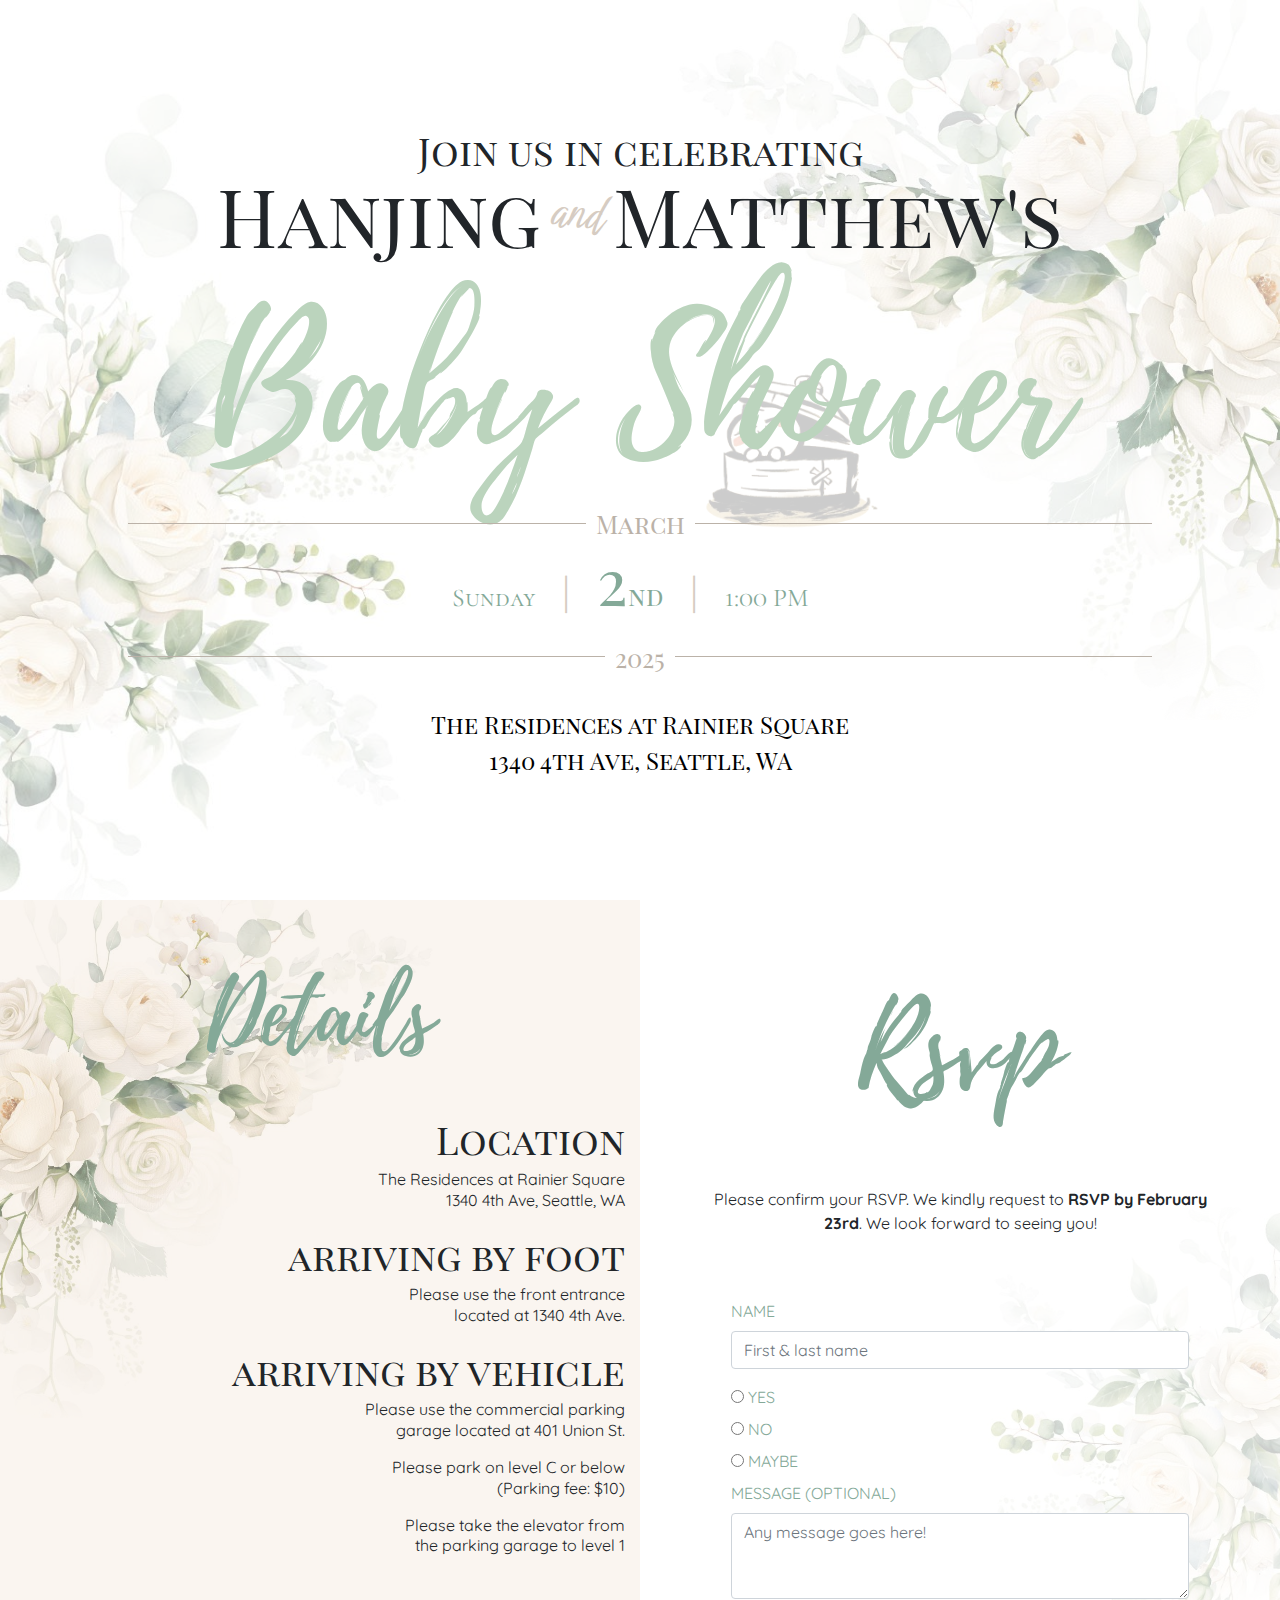
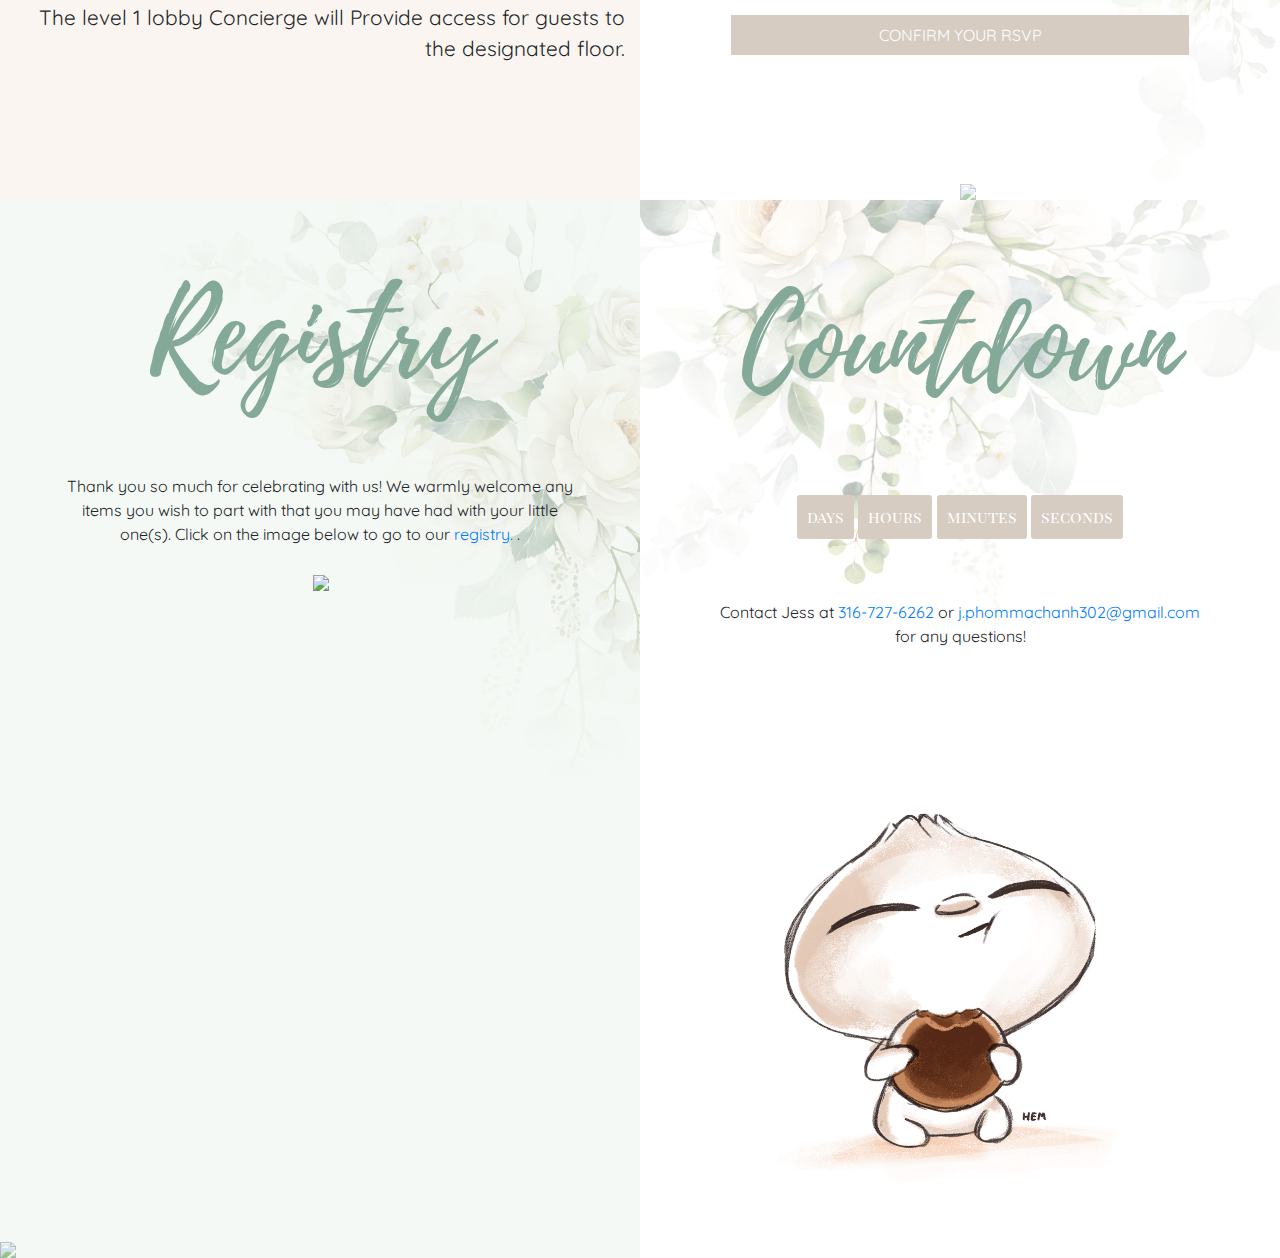
==== index.html @ 5cc562b0 "changing RSVP form easy" ====
<!DOCTYPE html>
<html>
    <head>
        <meta charset="utf-8">
        <meta http-equiv="X-UA-Compatible" content="IE=edge">
        <title>Bao Baby Shower</title>
        <meta name="description" content="Bao Baby Shower">
        <meta name="viewport" content="width=device-width, initial-scale=1">
        <link rel="stylesheet" href="https://cdn.jsdelivr.net/npm/bootstrap@4.3.1/dist/css/bootstrap.min.css" integrity="sha384-ggOyR0iXCbMQv3Xipma34MD+dH/1fQ784/j6cY/iJTQUOhcWr7x9JvoRxT2MZw1T" crossorigin="anonymous">
        <link rel="preconnect" href="https://fonts.googleapis.com">
        <link rel="preconnect" href="https://fonts.gstatic.com" crossorigin>
        <link href="https://fonts.googleapis.com/css2?family=Birthstone+Bounce:wght@400;500&family=Cormorant+SC:wght@300;400;500;600;700&family=Playfair+Display+SC:ital,wght@0,400;0,700;0,900;1,400;1,700;1,900&family=Quicksand:wght@300..700&display=swap" rel="stylesheet">
        
        
        <link rel="stylesheet" href="./style.css">
        <link rel="icon" href="favicon.png" type="image/png">

        <!-- Open Graph Meta Tags -->
        <meta property="og:title" content="You're Invited" />
        <meta property="og:description" content="Join us for our Baby Shower" />
        <meta property="og:image" content="https://baobabyshower.github.io/invitation.png" />
        <meta property="og:url" content="https://baobabyshower.github.io/" />
        <meta property="og:type" content="website" />
        <meta name="twitter:card" content="Baby_shower_invite" />
        <meta name="twitter:title" content="You're Invited" />
        <meta name="twitter:description" content="Join us for our Baby Shower" />
        <meta name="twitter:image" content="https://baobabyshower.github.io/invitation.png" />

    </head>
    <body>
        <div class="home">
            <img class="home_right_flowers" src="./flowers_corner_white.png">
            <img class="home_side_flowers" src="./flowers_side_white.png">
            <img class="home_bao" src="./bao.png">
            <div class="home_join_us playfair">Join us in celebrating</div>
            <div class="home_hanjing playfair">
                <div class="name-wrapper">
                    <span>Hanjing</span>
                    <span class="home_and birthstone">and</span>
                    <span>Matthew's</span>
                </div>
            </div>
            <div class="home_baby_shower playlist">Baby Shower</div>
                <div class="date-container">
                    <div class="top-line">
                    <span class="line"></span>
                    <span class="playfair center-text">March</span>
                    <span class="line"></span>
                    </div>
                    <div class="cormorant_font main-text">
                        <span class="home_day">Sunday</span> 
                        <span class="first_pipe">|</span>
                        <span class="playfair two">2</span> 
                        <span class="playfair nd">nd</span> 
                        <span class="second_pipe">|</span>
                        <span class="home_time">1:00 PM</span>
                    </div>
                    <div class="bottom-line">
                    <span class="line"></span>
                    <span class="playfair center-text">2025</span>
                    <span class="line"></span>
                    </div>
            </div>
            <div class="playfair home_address">
                <a href="https://maps.app.goo.gl/PLchoT38rfnbGpBA6" target="_blank" style="color: black;">
                    <div>The Residences at Rainier Square</div>
                    <div>1340 4th Ave, Seattle, WA</div>
                </a>
            </div>
        </div>
        <div class="container-fluid no-gutters">
            <div class="row">
                <div class="col-12 col-md-6 details">
                    <img class="details_flowers" src="./flowers_corner_white.png">
                    <div class="details_title playlist">Details</div>
                    <div class="details_info quicksand">
                        <div class="details_location playfair">Location</div>
                        <p>The Residences at Rainier Square <br/> 1340 4th Ave, Seattle, WA</p>
                        
                        <div class="details_location playfair">arriving by foot</div>
                        <p>Please use the front entrance <br/> located at 1340 4th Ave.</p>

                        <div class="details_location playfair">arriving by vehicle</div>
                        <p >Please use the commercial parking <br/>
                            garage located at 401 Union St.
                        </p>
                        <p>Please park on level C or below <br/>
                            (Parking fee: $10)</p>
                        <p>Please take the elevator from <br/>
                            the parking garage to level 1</p>

                        <div class="details_all">The level 1 lobby Concierge will Provide access for guests to the designated floor.</div>
                    </div>
                </div>

                <div class="col-12 col-md-6 rsvp">
                    <img class="rsvp_flowers" src="./flowers_side_white.png">
                    <img class="rsvp_bao" src="./rsvp_bao.png">
                    <img class="rsvp_bao_bt" src="./watercolor_bao1.png">
                    <div class="rsvp_title playlist">Rsvp</div>
                    <div class="text-center mt-4 mb-4 quicksand ml-5 mr-5">Please confirm your RSVP. We kindly request to <strong>RSVP by February 23rd</strong>.  We look forward to seeing you! </div>
                    <div class="form quicksand" style="align-self:center;">
                        <form method="POST" action="https://script.google.com/macros/s/AKfycbx8DDRi9xAUmN-4WrfScmQmPMGjFBa9tezTUPl-4opCz0m7pZDsulaA1OeCtcgDKHQltw/exec">
                            <div class="form-group">
                                <label for="Name">Name</label>
                                <input name="Name" type="text" class="form-control" placeholder="First &amp; last name" required>
                            </div>

                                <div>
                                <input type="radio" id="YES" name="Confirm" value="YES">
                                <label for="YES">YES</label><br>
                                <input type="radio" id="NO" name="Confirm" value="NO">
                                <label for="NO">NO</label><br>
                                <input type="radio" id="MAYBE" name="Confirm" value="MAYBE">
                                <label for="MAYBE">MAYBE</label>
                                </div>
                         
        
                            <!-- <div class="form-group">
                                <label for="Email">Email</label>
                                <input name="Email" type="email" class="form-control" placeholder="Email" required>
                            </div>
        
                            <div class="form-group">
                                <label for="Phone">Phone Number <span id="phone_format"></span></label>
                                <input name="Phone" class="form-control" type="tel" id="phone" name="phone" pattern="[0-9]{3}[0-9]{3}[0-9]{4}">
                            </div>
        
                            <div class="form-group">
                                <label for="Guests">Total in Party</label>
                                <select name="Guests" class="form-control" id="guests" class="form-control">
                                    <option value="1">1</option>
                                    <option value="2">2</option>
                                    <option value="3">3</option>
                                    <option value="4">4</option>
                                    <option value="5">5</option>
                                    <option value="6">6</option>
                                </select>
                            </div> -->
                            <div class="form-group">
                                <label for="Message">Message (optional)</label>
                                <textarea name="Message" class="form-control" rows="3" placeholder="Any message goes here!"></textarea>
                            </div>
                            <button type="submit" class="button w-100 p-2">CONFIRM YOUR RSVP</button>
                        </form>
                    </div>
                </div>
            </div>
            <div class="row">
                <div class="col-12 col-md-6 registry">
                    <img class="registry_baos" src="./bao1.png">
                    <img class="registry_flowers" src="./flowers_corner_white.png">
                    <div class="registry_title playlist">Registry</div>
                    <div class="registry_description text-center mt-4 mb-4 quicksand ml-5 mr-5 quicksand">Thank you so much for celebrating with us! We warmly welcome any items you wish to part with that you may have had with your little one(s). Click on the image below to go to our <a href="https://my.babylist.com/hanjing-zhang" target="_blank">
                        registry.
                    </a> .</div>
                    <a href="https://my.babylist.com/hanjing-zhang" target="_blank">
                        <img class="babylist_img" src="babylist_img.png">
                    </a>
                </div>
                <div class="col-12 col-md-6 countdown">
                    <img class="countdown_flowers" src="./flowers_side_white.png">
                    <div class="countdown_title playlist">Countdown</div>
                    <!-- COUNTDOWN -->
                    <div id="countdown">
                        <div class="d-flex justify-content-center align-items-center clock_all">
                            <div id="clockdiv">
                                <div>
                                    <span class="days" id="day"></span>
                                    <div class="smalltext">days</div>
                                </div>
                                <div>
                    
                                    <span class="hours" id="hour"></span>
                                    <div class="smalltext">hours</div>
                                </div>
                                <div>
                                    <span class="minutes" id="minute"></span>
                                    <div class="smalltext">minutes</div>
                                </div>
                                <div>
                                    <span class="seconds" id="second"></span>
                                    <div class="smalltext">seconds</div>
                                </div>
                            </div>
                        </div>
                        <div class="countdown_description">Contact Jess at <a href="tel:+13167276262">316-727-6262</a> or <a href="mailto:j.phommachanh302@gmail.com">j.phommachanh302@gmail.com</a> for any questions!</div>
                        <img src="./bao_gif.gif" loading="lazy" alt="GIF" style="max-width: 100%; height: auto;">
                    </div>
                </div>
            </div>
        </div>

        <!-- MODAL ON SUCCESS -->
        <div id="responseModal" class="modal" tabindex="-1" role="dialog">
            <div class="modal-dialog" role="document">
                <div class="modal-content">
                    <div class="modal-header">
                    <h5 class="modal-title playfair" id="modalTitle">Thank you for attending</h5>
                    <button type="button" class="close" data-dismiss="modal" aria-label="Close">
                        <span aria-hidden="true">&times;</span>
                    </button>
                    </div>
                    <div class="modal-body quicksand">
                    <p id="modalMessage">Your RSVP has been successfully submitted and we look forward to seeing you on March 2nd 2025!</p>
                    </div>
                    <div class="modal-footer">
                    <button type="button" class="button w-100 p-2" data-dismiss="modal">OK</button>
                    </div>
                </div>
            </div>
        </div>

        <!-- Optional JavaScript -->
        <!-- jQuery first, then Popper.js, then Bootstrap JS -->
        <script src="https://code.jquery.com/jquery-3.3.1.slim.min.js" integrity="sha384-q8i/X+965DzO0rT7abK41JStQIAqVgRVzpbzo5smXKp4YfRvH+8abtTE1Pi6jizo" crossorigin="anonymous"></script>
        <script src="https://cdn.jsdelivr.net/npm/popper.js@1.14.7/dist/umd/popper.min.js" integrity="sha384-UO2eT0CpHqdSJQ6hJty5KVphtPhzWj9WO1clHTMGa3JDZwrnQq4sF86dIHNDz0W1" crossorigin="anonymous"></script>
        <script src="https://cdn.jsdelivr.net/npm/bootstrap@4.3.1/dist/js/bootstrap.min.js" integrity="sha384-JjSmVgyd0p3pXB1rRibZUAYoIIy6OrQ6VrjIEaFf/nJGzIxFDsf4x0xIM+B07jRM" crossorigin="anonymous"></script>
        
        <!-- MODAL SCRIPT ON SUCCESS -->
        <script>
            document.querySelector('form').addEventListener('submit', async function (event) {
                event.preventDefault(); // Prevent default form submission
            
                const submitButton = event.target.querySelector('button[type="submit"]'); 
                const modalTitle = document.getElementById('modalTitle');
                const modalMessage = document.getElementById('modalMessage');
            
                // Disable the submit button and show a loading message
                    submitButton.disabled = true;
                    modalTitle.textContent = "Submitting...";
                    modalMessage.textContent = "Please wait while we process your RSVP.";
                    $('#responseModal').modal('show');
            
                    try {
                    // Example: Replace with your actual Google Sheets submission URL
                    const formData = new FormData(event.target); 
                    const response = await fetch('https://script.google.com/macros/s/AKfycbx8DDRi9xAUmN-4WrfScmQmPMGjFBa9tezTUPl-4opCz0m7pZDsulaA1OeCtcgDKHQltw/exec', {
                        method: 'POST',
                        body: formData,
                    });
            
                    if (response.ok) { // Check if the response status is 200-299
                        modalTitle.textContent = "Success";
                        modalMessage.textContent = "Your RSVP has been successfully submitted!";
                    } else {
                        modalTitle.textContent = "Error";
                        modalMessage.textContent = "There was an error submitting your RSVP. Please try again.";
                    }
                } catch (error) {
                    modalTitle.textContent = "Error";
                    modalMessage.textContent = "Network error occurred. Please check your connection.";
                } finally {
                    // Re-enable the submit button after the response
                    submitButton.disabled = false;
                }
            
                // Display the modal
                $('#responseModal').modal('show');
            });
        </script>

          <!-- LOGIC FOR COUNTDOWN TIMER -->
          <script>
            // Getting formated date from date string
                let deadline = new Date("mar 02, 2025 13:00:00").getTime();

                // Calling defined function at certain interval
                let x = setInterval(function () {
                // Getting current date and time in required format
                let now = new Date().getTime();

                // Calculating difference
                let t = deadline - now;

                // Getting values of days,hours,minutes, seconds
                let days = Math.floor(t / (1000 * 60 * 60 * 24));
                let hours = Math.floor((t % (1000 * 60 * 60 * 24)) / (1000 * 60 * 60));
                let minutes = Math.floor((t % (1000 * 60 * 60)) / (1000 * 60));
                let seconds = Math.floor((t % (1000 * 60)) / 1000);

                // Show the output time
                document.getElementById("day").innerHTML = days;
                document.getElementById("hour").innerHTML = hours;
                document.getElementById("minute").innerHTML = minutes;
                document.getElementById("second").innerHTML = seconds;

                // Show overtime output
                if (t < 0) {
                    clearInterval(x);
                    document.getElementById("demo").innerHTML = "TIME UP";
                    document.getElementById("day").innerHTML = "0";
                    document.getElementById("hour").innerHTML = "0";
                    document.getElementById("minute").innerHTML = "0";
                    document.getElementById("second").innerHTML = "0";
                }
                }, 1000);
        </script>
    </body>
</html>
---- style.css ----
/***** FONT ******/
@font-face {
    font-family: 'PlaylistScript';
    src: url('./PlaylistScript.otf');
    font-weight: normal;
    font-style: normal;
  }

.playlist {
    font-family: 'PlaylistScript';
}

.playfair {
    font-family: "Playfair Display SC", serif;
    font-weight: 400;
    font-style: normal;
  }

  .quicksand {
    font-family: "Quicksand", serif;
    font-optical-sizing: auto;
    font-weight: 400;
    font-style: normal;
  }
  
  .birthstone {
    font-family: "Birthstone Bounce", serif;
    font-weight: 500;
    font-style: normal;
  }

  .cormorant_font {
    font-family: "Cormorant SC", serif;
    font-weight: 400;
    font-style: normal;
  }
/***** HOME *****/
.home {
    width: 100%;
    min-height: 100vh;
    overflow: hidden;
    justify-content: center; /* Horizontal centering */
    align-items: center; /* Vertical centering */
    text-align: center;
    display: flex;
    flex-direction: column;
}

.home_right_flowers {
    position: absolute;
    top: 0;
    right: 0;
    z-index: -1;
    width: 50%;
    opacity: 0.4;
}

.home_side_flowers {
    position: absolute;
    left: 0;
    bottom: 0;
    z-index: -1;
    width: 35%;
    opacity: 0.4;
}

.home_bao {
    position: absolute;
    z-index: -1;
    opacity: 0.2;
    right: 31%;
    width: 15%;
}

.home_baby_shower {
    color: #bbd4bd;
    text-align: center;
    font-size: clamp(3.5rem, 22vw, 11rem);
    line-height: 0.9;
    margin-top: 5%;
}

.home_join_us {
    font-size: clamp(1.5rem, 3vw, 4rem);
}

.home_hanjing { 
    font-size: clamp(1.5rem, 10vw, 5rem);
    line-height: 0.9;
}

.name-wrapper {
    display: flex;
    justify-content: center; /* Center all content */
    align-items: center;     /* Align items vertically */
    flex-wrap: wrap;         /* Wrap items on small screens */
}

.home_and {
    position: static;        /* Remove absolute positioning */
    color: #d6ccc2;
    font-size: clamp(1.5rem, 5vw, 3rem);
    margin: 0 0.5rem;        /* Adjust spacing if needed */
}

.date-container {
    text-align: center;
    margin: 20px;
    width: 80%;
  }
  
  .top-line,
  .bottom-line {
    display: flex;
    align-items: center;
    justify-content: center;
    margin: 10px 0;
    color: #bbb2a8;
  }
  
.line {
    flex: 1;
    height: 1px;
    background-color: #bbb2a8
  }
  
  .center-text {
    margin: 0 10px; /* Space around the centered text */
    font-size: clamp(1.2rem, 2vw, 3rem);
  }
  
  .main-text {
    font-size: clamp(1.5rem, 2vw, 5rem);
    margin: 10px 0;
    margin-top: -2%;
    margin-left: -2%;
    color: #84a998;
  }

  .two {
    font-size: 4rem;
  }
  
  .first_pipe, .second_pipe {
    font-size: 3rem;
    padding: 0 2%;
    color: #d6ccc2;
  }

  .nd {
    margin-left: -6px;
  }

  .home_address {
    font-size: clamp(1.2rem, 2vw, 1.5rem)
  }


  /***** DETAILS *****/
  .details {
    width: 100%;
    min-height: 100vh;
    overflow: hidden;
    justify-content: center; /* Horizontal centering */
    align-items: center; /* Vertical centering */
    text-align: center;
    /* display: flex; */
    /* flex-direction: column; */
    background-color: rgba(246, 236, 225, 0.5);
  }

  .details_flowers {
    top: 0;
    left: 0;
    transform: scaleX(-1);
    width: 72%;
    position: absolute;
    z-index: -1;
  }

  .details_title {
    color:#84a998;
    margin: 50px 0 27px 0;
    font-size: clamp(4rem, 7vw, 6rem);
  }

  .details_location {
    font-size: clamp(1.5rem, 3vw, 3rem);
  }

  .details_info {
    text-align: right;
  }

  .details_info p {
    letter-spacing: 90;
    line-height: 1.3;
  }

  .details_all {
    font-size: clamp(1.2rem, 2vw, 1.3rem);
    padding: 30px 0 27px 0;
  }

/***** RSVP *****/
.rsvp {
    width: 100%;
    min-height: 100vh;
    overflow: hidden;
    justify-content: center; /* Horizontal centering */
    align-items: center; /* Vertical centering */
    text-align: center;
    display: flex;
    flex-direction: column;
}


.rsvp_title {
    color:#84a998;
    margin: 50px 0 27px 0;
    font-size: clamp(5rem, 9vw, 8rem);
  }

  .rsvp_flowers {
    position: absolute;
    transform: scale(-1);
    z-index: -2;
    width: 50%;
    right: 0;
    opacity: 0.2;
    bottom: 0;
  }

  .rsvp_bao {
    position: absolute;
    width: 49%;
    z-index: -1;
    top: 4%;
    left: -14%;
    opacity: 0.5;
}

    .rsvp_bao_bt {
        position: absolute;
        z-index: -1;
        bottom: 0;
        right: 0;
        width: 50%;
        opacity: 0.5;
    }

   /***** RSVP FORM PORTRAIT ****/
   #RSVP_form {
    /* height: 130vh;  */
    width: 100%; 
    text-align: left;
    display: flex; 
    flex-direction: column; 
    align-items: left;
    padding-bottom: 20px; 
    box-sizing: border-box; 
    position: relative; 
    opacity: 0;
    transform: translateY(20px);
    transition: opacity 2s ease-out, transform 2s ease-out; /* Ensures smooth fade */
}

.form {
  text-transform: uppercase;
    width: 75%;
    text-align: left;
    color: #84a998;
    margin: 40px;
}

.button {
    background-color: #d6ccc2;
    color: white;
    border: none;
    margin-bottom: 20%;
}

.button:hover {
    background-color: #F5EBE0;
}


/****** SUCCESS SCREEN MODAL ON FORM SUBMIT *****/
#modalTitle {
    font-size: 2rem; 
    text-transform: uppercase;
}
#modalMessage {
    text-align: center;
}

/***** REGISTRY *****/
.registry {
    width: 100%;
    min-height: 100vh;
    overflow: hidden;
    /* justify-content: center; Horizontal centering */
    align-items: center; /* Vertical centering */
    text-align: center;
    display: flex;
    flex-direction: column;
    background-color: rgba(229, 240, 229, 0.4);
}

.registry_title {
    color:#84a998;
    margin: 50px 0 27px 0;
    font-size: clamp(5rem, 9vw, 8rem);
}

.registry_baos {
    position: absolute;
    bottom: 0;
    left: 0;
    z-index: -1;
    width: 80%;
}

.registry_flowers {
    position: absolute;
    width: 80%;
    top: 0;
    z-index: -1;
    right: 0;
    opacity: 0.4;
}
.babylist_img {
    width: 200px;
    margin: 5%;
  }
  

/***** COUNTDOWN *****/
.countdown {
    width: 100%;
    min-height: 100vh;
    overflow: hidden;
    justify-content: center; /* Horizontal centering */
    align-items: center; /* Vertical centering */
    text-align: center;
    display: flex;
    flex-direction: column;
}

.countdown_title {
    color:#84a998;
    margin: 50px 0 27px 0;
    font-size: clamp(5rem, 9vw, 8rem);
}

.countdown_bcg {
    position: absolute;
    z-index: 1;
    width: 100%;
    bottom: -7%;
    opacity: 0.8;
}

.clock_all {
  position: relative;
  z-index: 10;
}

.countdown_description {
    margin-left: 10%;
    margin-right: 10%;
    position: relative;
    z-index: 10;
    font-family: "Quicksand", serif;
    font-weight: 400;
    font-style: normal;
    padding-top: 10%;
  }
  
  #clockdiv>div {
      padding: 10px;
      border-radius: 3px;
      display: inline-block;
      background-color: #d6ccc2;
  }
  
  #clockdiv div>span {
      font-size: 2.5rem;
      font-family: "Quicksand", serif;
      font-optical-sizing: auto;
      font-weight: 400;
      font-style: normal;
      color:white;
      font-display: swap;
  }
  
  /* Style for visible text */
  .smalltext {
      font-family: "Playfair Display SC", serif;
      font-weight: 300;
      font-style: normal;
      font-display: swap; 
      color: white;
  }
  
  .countdown_title {
      width: 90%;
      margin-bottom: 10%;
      margin-top: 10%;
  }
  
  .countdown_img {
    margin-top: 100px;
    width: 250px;
  }
  
  .bottom {
    position: absolute;
    bottom: 0;
  }
  
  .countdown_flowers {
    position: absolute;
    width: 70%;
    z-index: -1;
    top: -20%;
    rotate: 90deg;
    opacity: 0.3;
  }

  img {
    border: none !important;
    content: normal !important;
  }

  /***** MOBILE PORTRAIT *******/
  @media only screen and (max-width: 480px) and (orientation: portrait) {
    /*** HOME ***/
    .home_side_flowers {
        width: 60vw;
    }
    
    .home_right_flowers {
        width: 95vw;
    }

    .home {
        margin-top: -20%;
        margin-bottom: 20%;
    }

    .date-container {
        position: absolute;
        width: 100%;
        background-color: rgba(255, 255, 255, 0.7);
        bottom: 10%;
    }

    .home_address {
        position: absolute; /* Anchor to the bottom of .home */
        bottom: 0; 
        right: 0;  /* Aligns to the right side */
        padding: 10px; /* Optional padding for spacing */
        text-align: right;
        width: 100%; /* Optional: makes it stretch full width */
        background-color: rgba(255, 255, 255, 0.7); /* Optional: adds contrast if needed */
    }


    .home_bao {
        position: absolute;
        z-index: -1;
        opacity: 0.5;
        right: 19%;
        bottom: 31%;
        width: 37%;
    }

    /** RSVP **/
    .rsvp_flowers {
        width: 80%;
    }

    /**** REGISTRY ****/
    .babylist_img {
        width: 150px;
      }

  }

  @media only screen and (max-width: 683px) {
    /*** HOME ***/
    .home_and {
        transform: translate(-309%, 81%);
    }

    .main-text {
        margin-top: -6%;
      }
  }
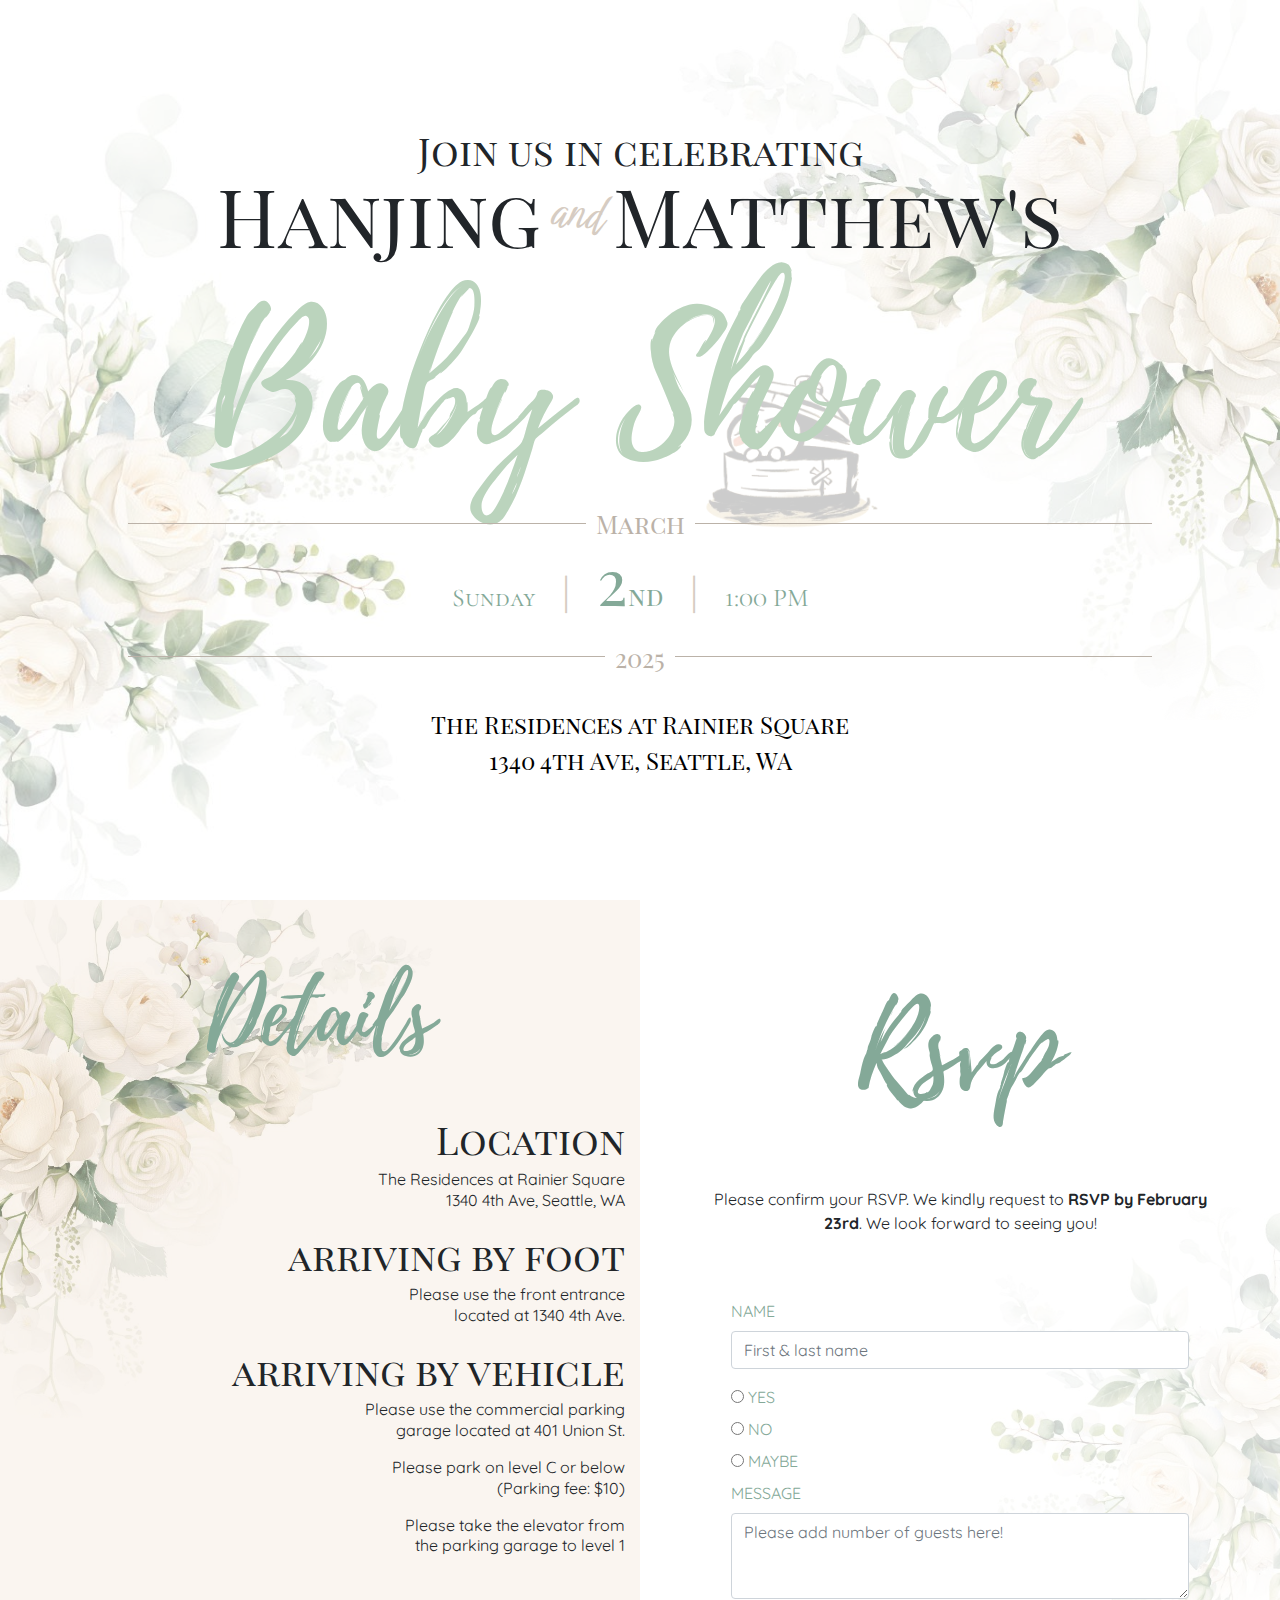
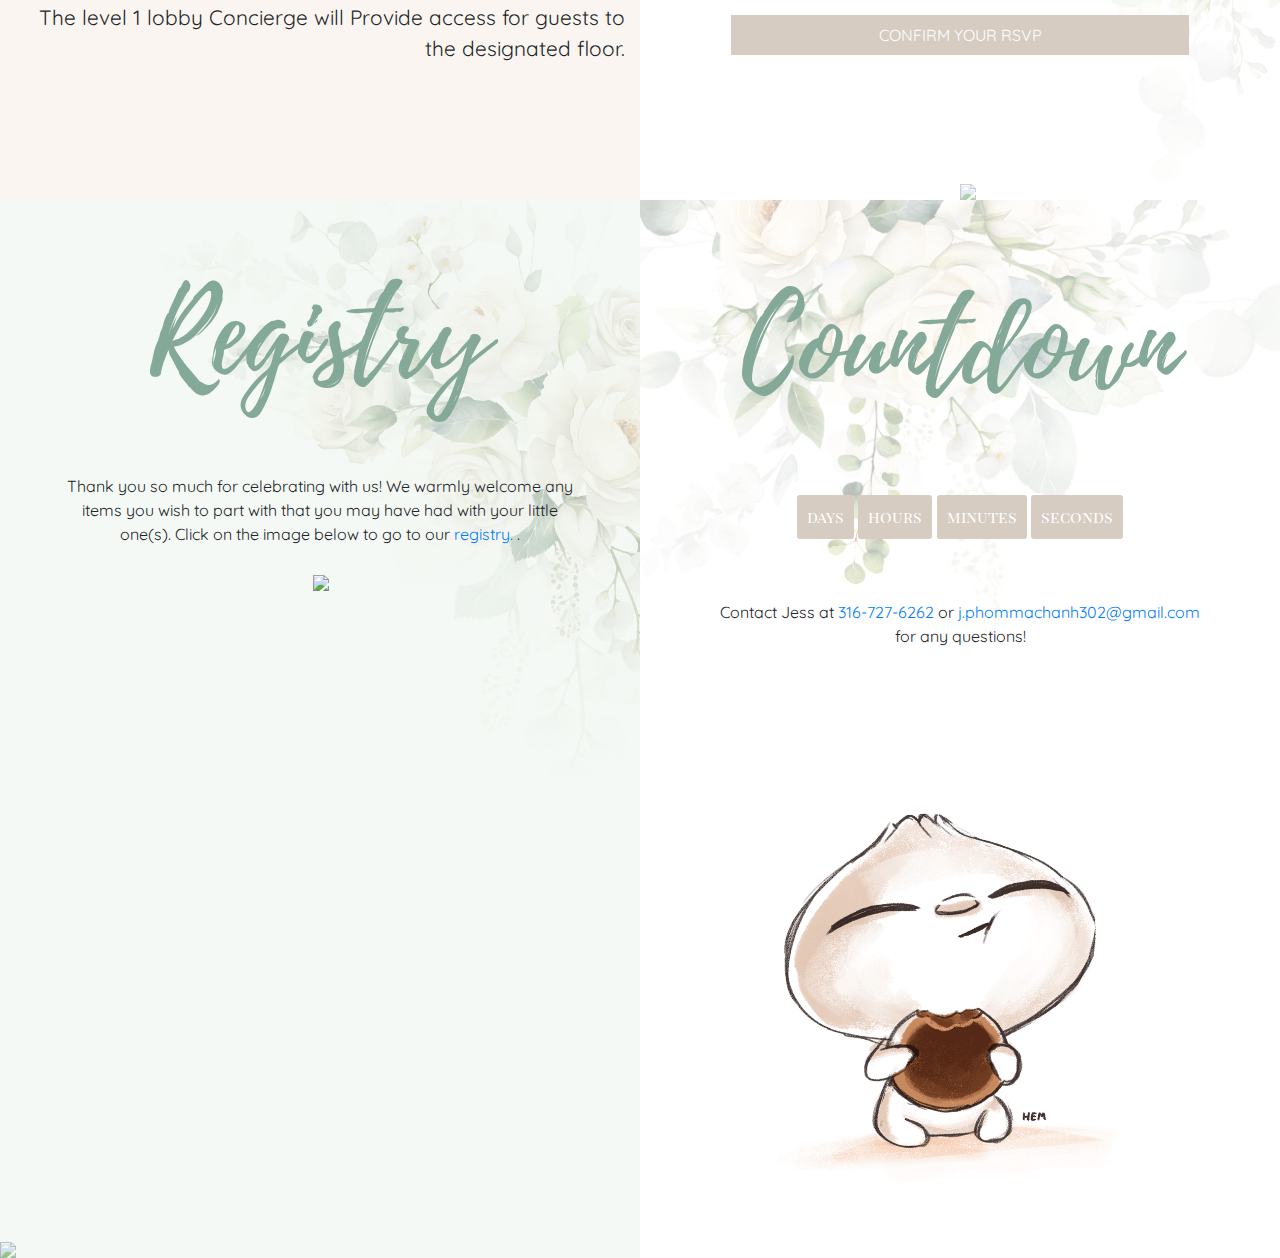
==== commit bb9d8007: "guests" ====
--- a/index.html
+++ b/index.html
@@ -100,7 +100,7 @@
                     <div class="rsvp_title playlist">Rsvp</div>
                     <div class="text-center mt-4 mb-4 quicksand ml-5 mr-5">Please confirm your RSVP. We kindly request to <strong>RSVP by February 23rd</strong>.  We look forward to seeing you! </div>
                     <div class="form quicksand" style="align-self:center;">
-                        <form method="POST" action="https://script.google.com/macros/s/AKfycbx8DDRi9xAUmN-4WrfScmQmPMGjFBa9tezTUPl-4opCz0m7pZDsulaA1OeCtcgDKHQltw/exec">
+                        <form method="POST" action="https://script.google.com/macros/s/AKfycbygaH9tWpfjIiZ2kzweZWc-XlFJA66EiVaGPpaoDJv3-e5A-v03A2iZTCvJbPf9nvX7/exec">
                             <div class="form-group">
                                 <label for="Name">Name</label>
                                 <input name="Name" type="text" class="form-control" placeholder="First &amp; last name" required>
@@ -108,11 +108,11 @@
 
                                 <div>
                                 <input type="radio" id="YES" name="Confirm" value="YES">
-                                <label for="YES">YES</label><br>
+                                <label class="bold" for="YES">YES</label><br>
                                 <input type="radio" id="NO" name="Confirm" value="NO">
-                                <label for="NO">NO</label><br>
+                                <label class="bold" for="NO">NO</label><br>
                                 <input type="radio" id="MAYBE" name="Confirm" value="MAYBE">
-                                <label for="MAYBE">MAYBE</label>
+                                <label class="bold" for="MAYBE">MAYBE</label>
                                 </div>
                          
         
@@ -138,8 +138,8 @@
                                 </select>
                             </div> -->
                             <div class="form-group">
-                                <label for="Message">Message (optional)</label>
-                                <textarea name="Message" class="form-control" rows="3" placeholder="Any message goes here!"></textarea>
+                                <label for="Message">Message</label>
+                                <textarea name="Message" class="form-control" rows="3" placeholder="Please add number of guests here!"></textarea>
                             </div>
                             <button type="submit" class="button w-100 p-2">CONFIRM YOUR RSVP</button>
                         </form>
@@ -235,7 +235,7 @@
                     try {
                     // Example: Replace with your actual Google Sheets submission URL
                     const formData = new FormData(event.target); 
-                    const response = await fetch('https://script.google.com/macros/s/AKfycbx8DDRi9xAUmN-4WrfScmQmPMGjFBa9tezTUPl-4opCz0m7pZDsulaA1OeCtcgDKHQltw/exec', {
+                    const response = await fetch('https://script.google.com/macros/s/AKfycbygaH9tWpfjIiZ2kzweZWc-XlFJA66EiVaGPpaoDJv3-e5A-v03A2iZTCvJbPf9nvX7/exec', {
                         method: 'POST',
                         body: formData,
                     });
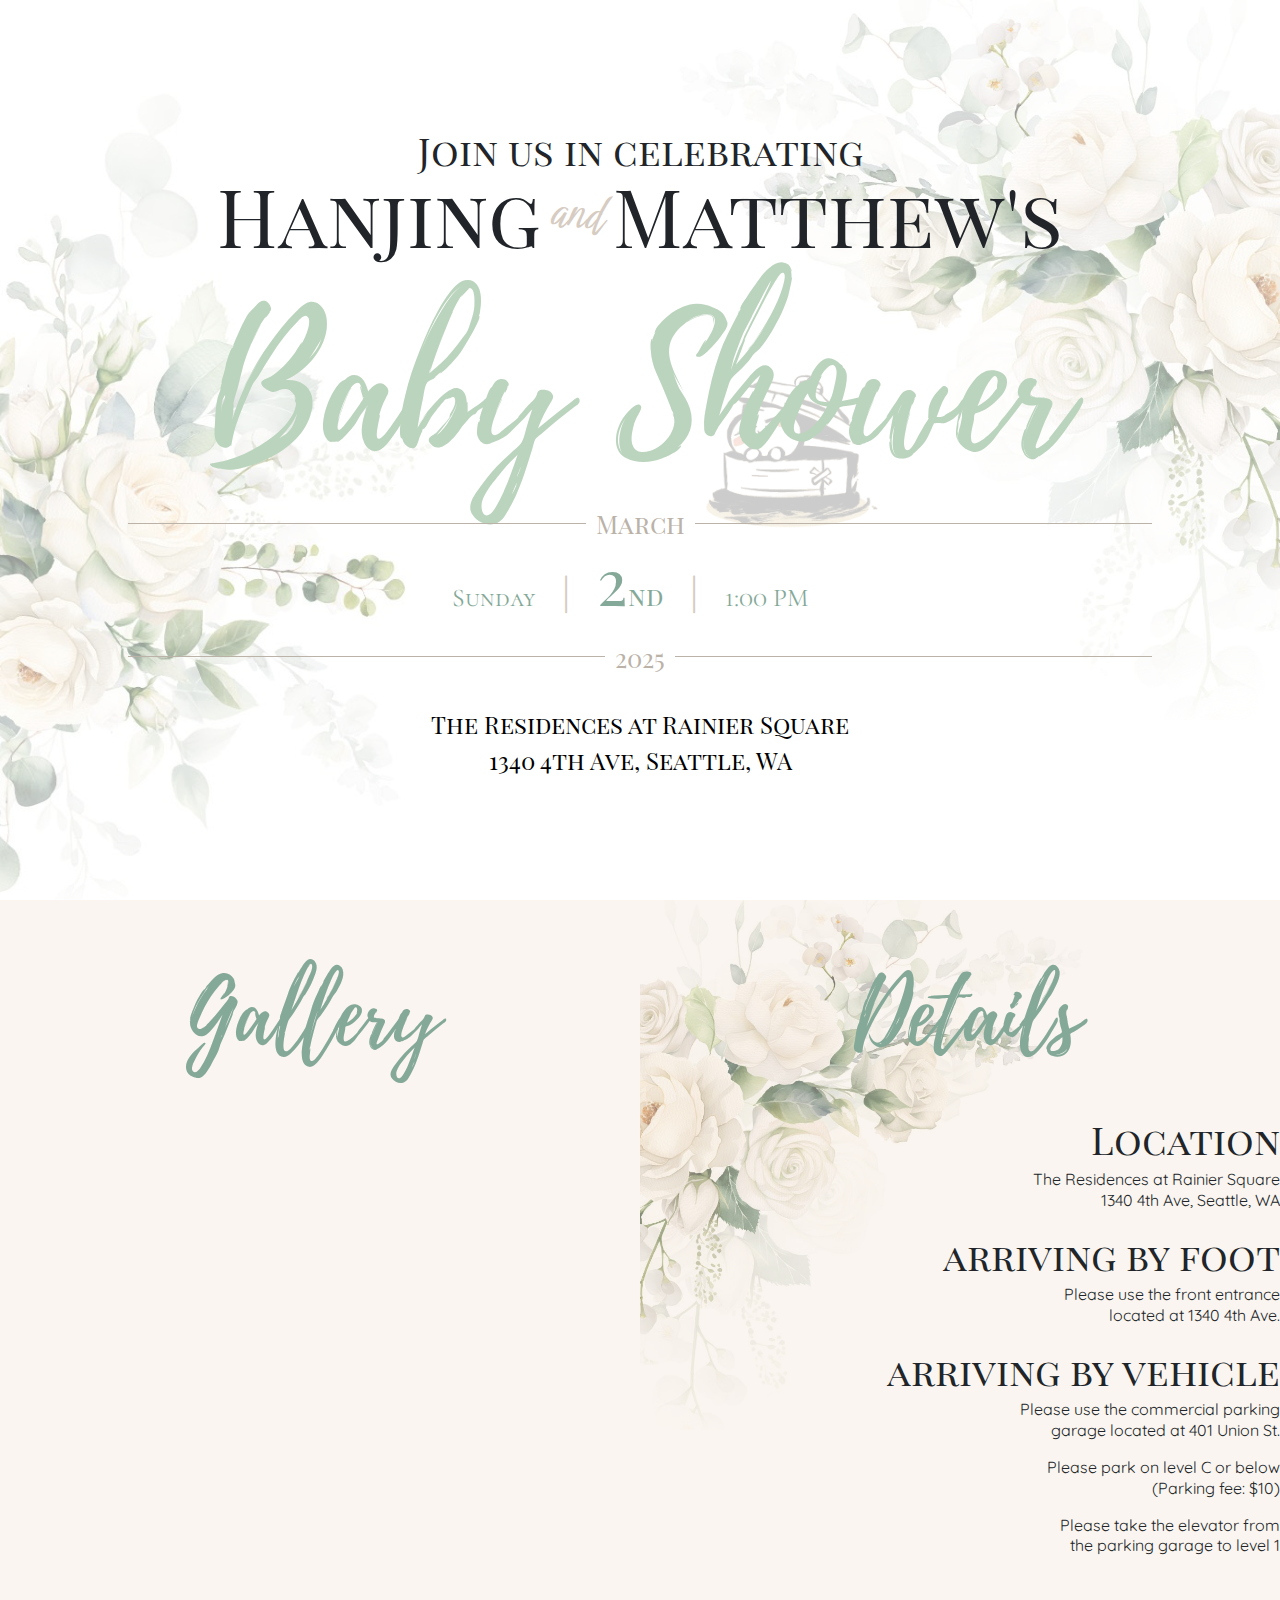
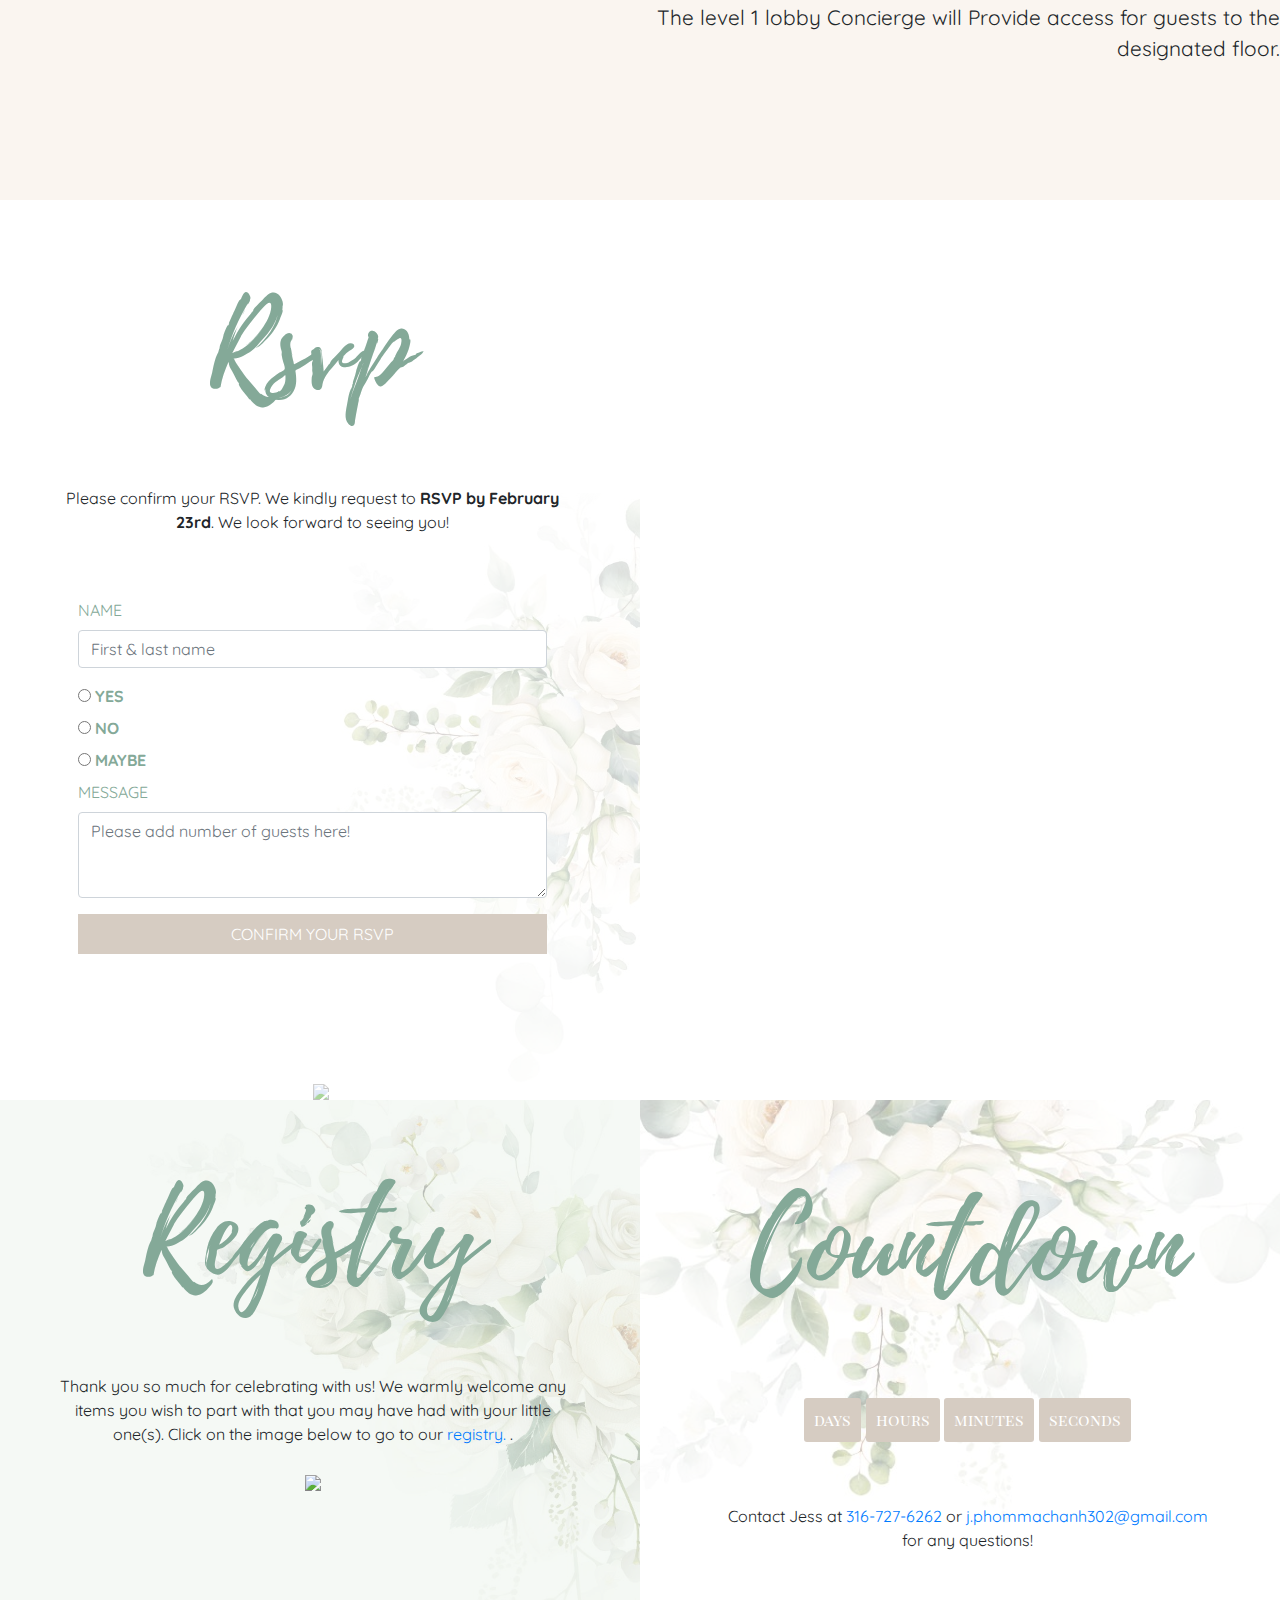
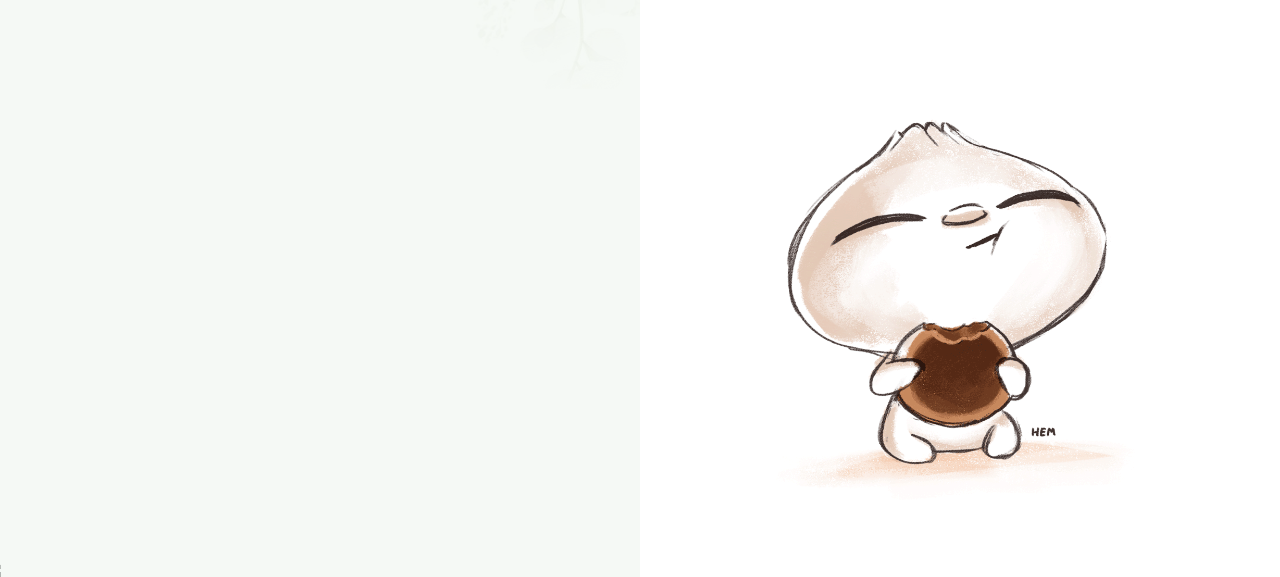
==== commit be38aabb: "testing google drive photo embed" ====
--- a/index.html
+++ b/index.html
@@ -70,6 +70,14 @@
         </div>
         <div class="container-fluid no-gutters">
             <div class="row">
+                <div class="row">
+                    <div class="col-12 col-md-6 gallery">
+                        <div class="details_title playlist">Gallery</div>
+                        <div class="gallery_images" id="gallery_images"></div>                    
+                    </div>
+                
+
+
                 <div class="col-12 col-md-6 details">
                     <img class="details_flowers" src="./flowers_corner_white.png">
                     <div class="details_title playlist">Details</div>
@@ -90,6 +98,9 @@
                             the parking garage to level 1</p>
 
                         <div class="details_all">The level 1 lobby Concierge will Provide access for guests to the designated floor.</div>
+                        
+                        <!-- <button type="submit" class="button p-2" id="add-to-calendar">ADD EVENT TO CALENDAR</button> -->
+                       
                     </div>
                 </div>
 
@@ -143,6 +154,7 @@
                             </div>
                             <button type="submit" class="button w-100 p-2">CONFIRM YOUR RSVP</button>
                         </form>
+                    
                     </div>
                 </div>
             </div>
@@ -217,6 +229,25 @@
         <script src="https://cdn.jsdelivr.net/npm/popper.js@1.14.7/dist/umd/popper.min.js" integrity="sha384-UO2eT0CpHqdSJQ6hJty5KVphtPhzWj9WO1clHTMGa3JDZwrnQq4sF86dIHNDz0W1" crossorigin="anonymous"></script>
         <script src="https://cdn.jsdelivr.net/npm/bootstrap@4.3.1/dist/js/bootstrap.min.js" integrity="sha384-JjSmVgyd0p3pXB1rRibZUAYoIIy6OrQ6VrjIEaFf/nJGzIxFDsf4x0xIM+B07jRM" crossorigin="anonymous"></script>
         
+         <!-- FOR GALLERY -->
+         <script>
+            const API_KEY = 'AIzaSyBQ2KmJybXvu7Rdr225r1n__5ifO49VCQk';
+            const FOLDER_ID = '1TID28-jrGiffBQLwVMXrxgGza2GcR0-Q';
+        
+            async function listImages() {
+              const res = await fetch(`https://www.googleapis.com/drive/v3/files?q='${FOLDER_ID}'+in+parents+and+mimeType+contains+'image/'&key=${API_KEY}`);
+              const data = await res.json();
+              const gallery = document.getElementById('gallery');
+              data.files.forEach(file => {
+                const img = document.createElement('img');
+                img.src = `https://drive.google.com/uc?export=view&id=${file.id}`;
+                gallery.appendChild(img);
+              });
+            }
+        
+            listImages();
+          </script>
+
         <!-- MODAL SCRIPT ON SUCCESS -->
         <script>
             document.querySelector('form').addEventListener('submit', async function (event) {
@@ -260,6 +291,8 @@
             });
         </script>
 
+       
+
           <!-- LOGIC FOR COUNTDOWN TIMER -->
           <script>
             // Getting formated date from date string
--- a/style.css
+++ b/style.css
@@ -157,6 +157,21 @@
     font-size: clamp(1.2rem, 2vw, 1.5rem)
   }
 
+  /***** GALLERY *****/
+  .gallery {
+    width: 100%;
+    min-height: 100vh;
+    overflow: hidden;
+    justify-content: center; /* Horizontal centering */
+    align-items: center; /* Vertical centering */
+    text-align: center;
+    /* display: flex; */
+    /* flex-direction: column; */
+    background-color: rgba(246, 236, 225, 0.5);
+  }
+
+  .gallery_images { column-count: 3; column-gap: 1rem; }
+  .gallery img { width: 100%; margin-bottom: 1rem; border-radius: 8px; }
 
   /***** DETAILS *****/
   .details {
@@ -233,13 +248,17 @@
     bottom: 0;
   }
 
+  .bold {
+    font-weight: 900;
+  }
+
   .rsvp_bao {
     position: absolute;
     width: 49%;
     z-index: -1;
     top: 4%;
     left: -14%;
-    opacity: 0.5;
+    opacity: 0.2;
 }
 
     .rsvp_bao_bt {
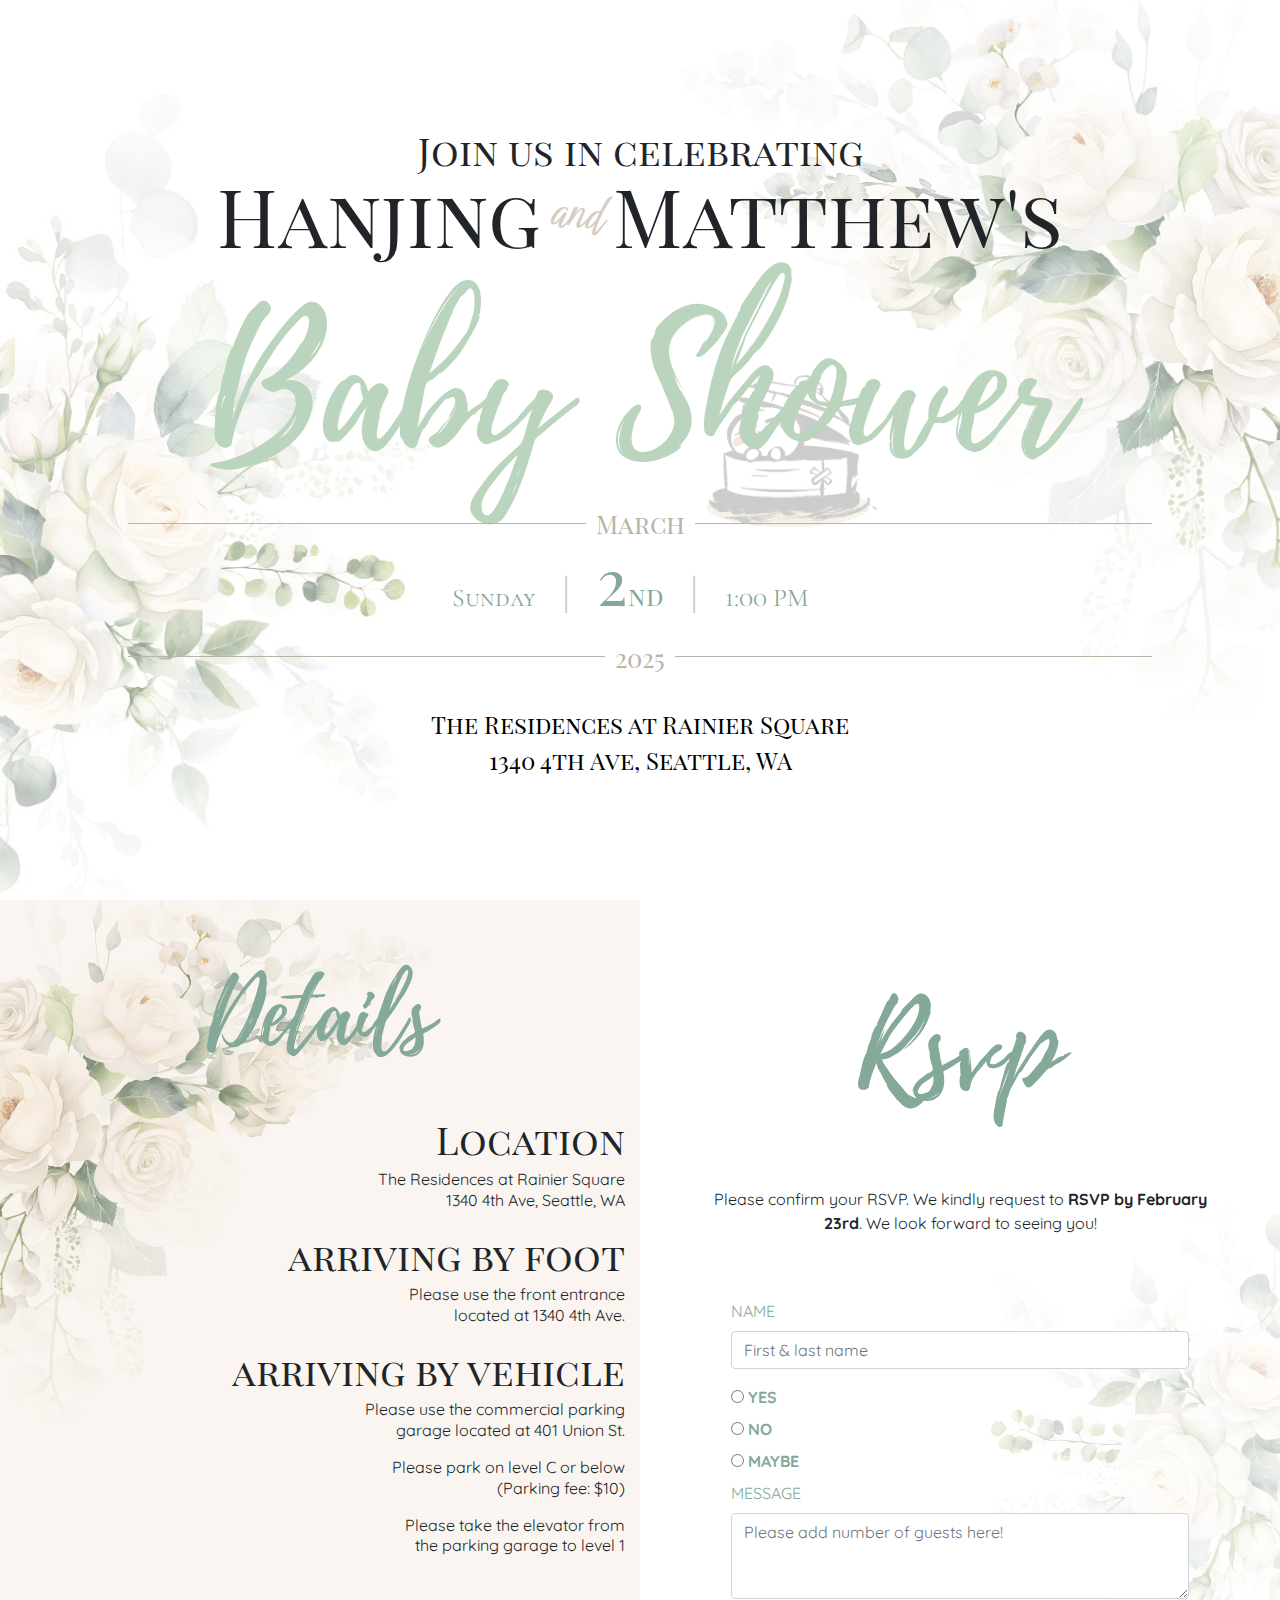
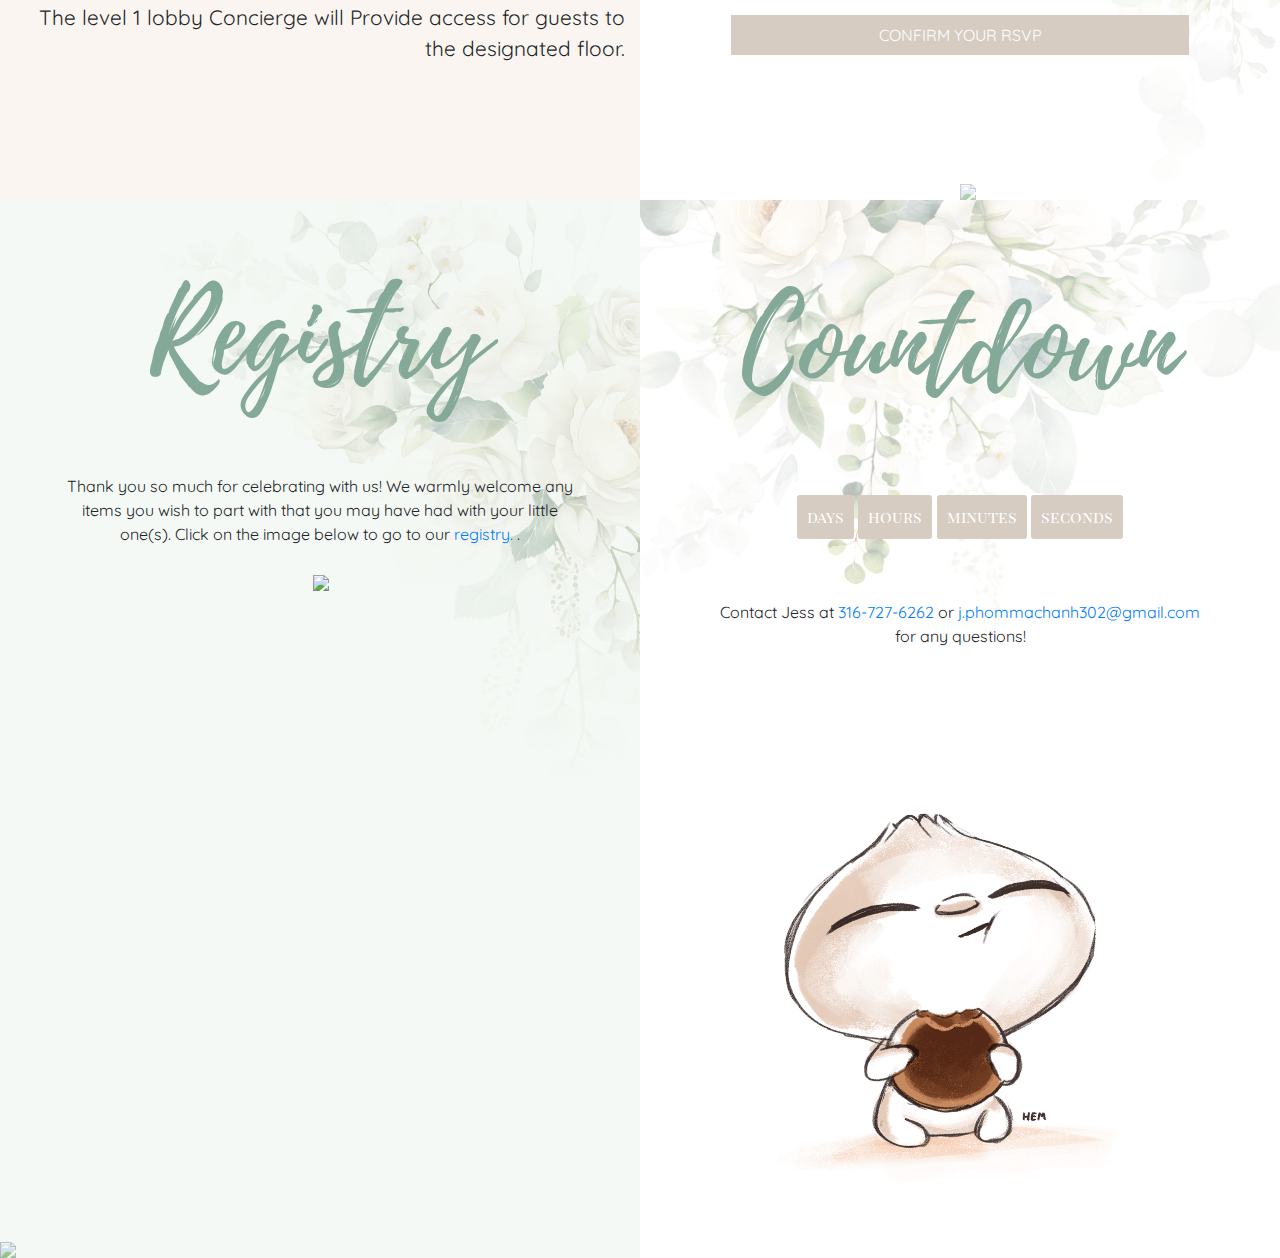
==== commit f3c7877b: "adding gallery page" ====
--- a/index.html
+++ b/index.html
@@ -70,14 +70,6 @@
         </div>
         <div class="container-fluid no-gutters">
             <div class="row">
-                <div class="row">
-                    <div class="col-12 col-md-6 gallery">
-                        <div class="details_title playlist">Gallery</div>
-                        <div class="gallery_images" id="gallery_images"></div>                    
-                    </div>
-                
-
-
                 <div class="col-12 col-md-6 details">
                     <img class="details_flowers" src="./flowers_corner_white.png">
                     <div class="details_title playlist">Details</div>
@@ -231,20 +223,35 @@
         
          <!-- FOR GALLERY -->
          <script>
+            // API key and folder ID (move these up before usage)
             const API_KEY = 'AIzaSyBQ2KmJybXvu7Rdr225r1n__5ifO49VCQk';
             const FOLDER_ID = '1TID28-jrGiffBQLwVMXrxgGza2GcR0-Q';
-        
+            
+            // Use async function to handle the fetching
             async function listImages() {
-              const res = await fetch(`https://www.googleapis.com/drive/v3/files?q='${FOLDER_ID}'+in+parents+and+mimeType+contains+'image/'&key=${API_KEY}`);
-              const data = await res.json();
-              const gallery = document.getElementById('gallery');
-              data.files.forEach(file => {
-                const img = document.createElement('img');
-                img.src = `https://drive.google.com/uc?export=view&id=${file.id}`;
-                gallery.appendChild(img);
-              });
+              const PROXY_URL = "https://cors-anywhere.herokuapp.com/";
+              const API_URL = `https://www.googleapis.com/drive/v3/files?q='${FOLDER_ID}'+in+parents+and+mimeType+contains+'image/'&key=${API_KEY}`;
+              
+              try {
+                // Make the API request
+                const res = await fetch(PROXY_URL + API_URL);
+                const data = await res.json();
+                
+                // Get the gallery container
+                const gallery = document.getElementById('gallery_images');
+                
+                // Loop through the response and add images
+                data.files.forEach(file => {
+                  const img = document.createElement('img');
+                  img.src = `https://drive.google.com/uc?export=view&id=${file.id}`; // Image URL
+                  gallery.appendChild(img);
+                });
+              } catch (error) {
+                console.error('Error fetching images: ', error);
+              }
             }
-        
+          
+            // Call the function to list images when the page loads
             listImages();
           </script>
 
--- a/style.css
+++ b/style.css
@@ -157,22 +157,55 @@
     font-size: clamp(1.2rem, 2vw, 1.5rem)
   }
 
-  /***** GALLERY *****/
-  .gallery {
-    width: 100%;
-    min-height: 100vh;
-    overflow: hidden;
-    justify-content: center; /* Horizontal centering */
-    align-items: center; /* Vertical centering */
-    text-align: center;
-    /* display: flex; */
-    /* flex-direction: column; */
-    background-color: rgba(246, 236, 225, 0.5);
-  }
-
-  .gallery_images { column-count: 3; column-gap: 1rem; }
-  .gallery img { width: 100%; margin-bottom: 1rem; border-radius: 8px; }
-
+/***** GALLERY *****/
+.photo_section {
+  width: 100%;
+  min-height: 100vh;
+}
+
+.gallery_images {
+  display: flex;
+  flex-wrap: wrap;
+  gap: 10px;
+  justify-content: center;
+}
+
+.gallery_images img {
+   width: 150px; /* Thumbnail size */
+    height: 100px; /* Adjust as needed */
+    object-fit: cover;
+    cursor: pointer;
+    border-radius: 8px;
+    transition: transform 0.3s;
+    
+}
+
+.gallery_images img:hover {
+  transform: scale(1.1);
+}
+
+/* Modal Styles */
+.modal_images {
+  display: none;
+  position: fixed;
+  top: 0;
+  left: 0;
+  width: 100%;
+  height: 100%;
+  background-color: rgba(0, 0, 0, 0.8);
+  justify-content: center;
+  align-items: center;
+}
+
+.modal_images img {
+  max-width: 90%;
+  max-height: 90%;
+  border-radius: 10px;
+}
+
+.modal_images:target {
+  display: flex;
+}
   /***** DETAILS *****/
   .details {
     width: 100%;
